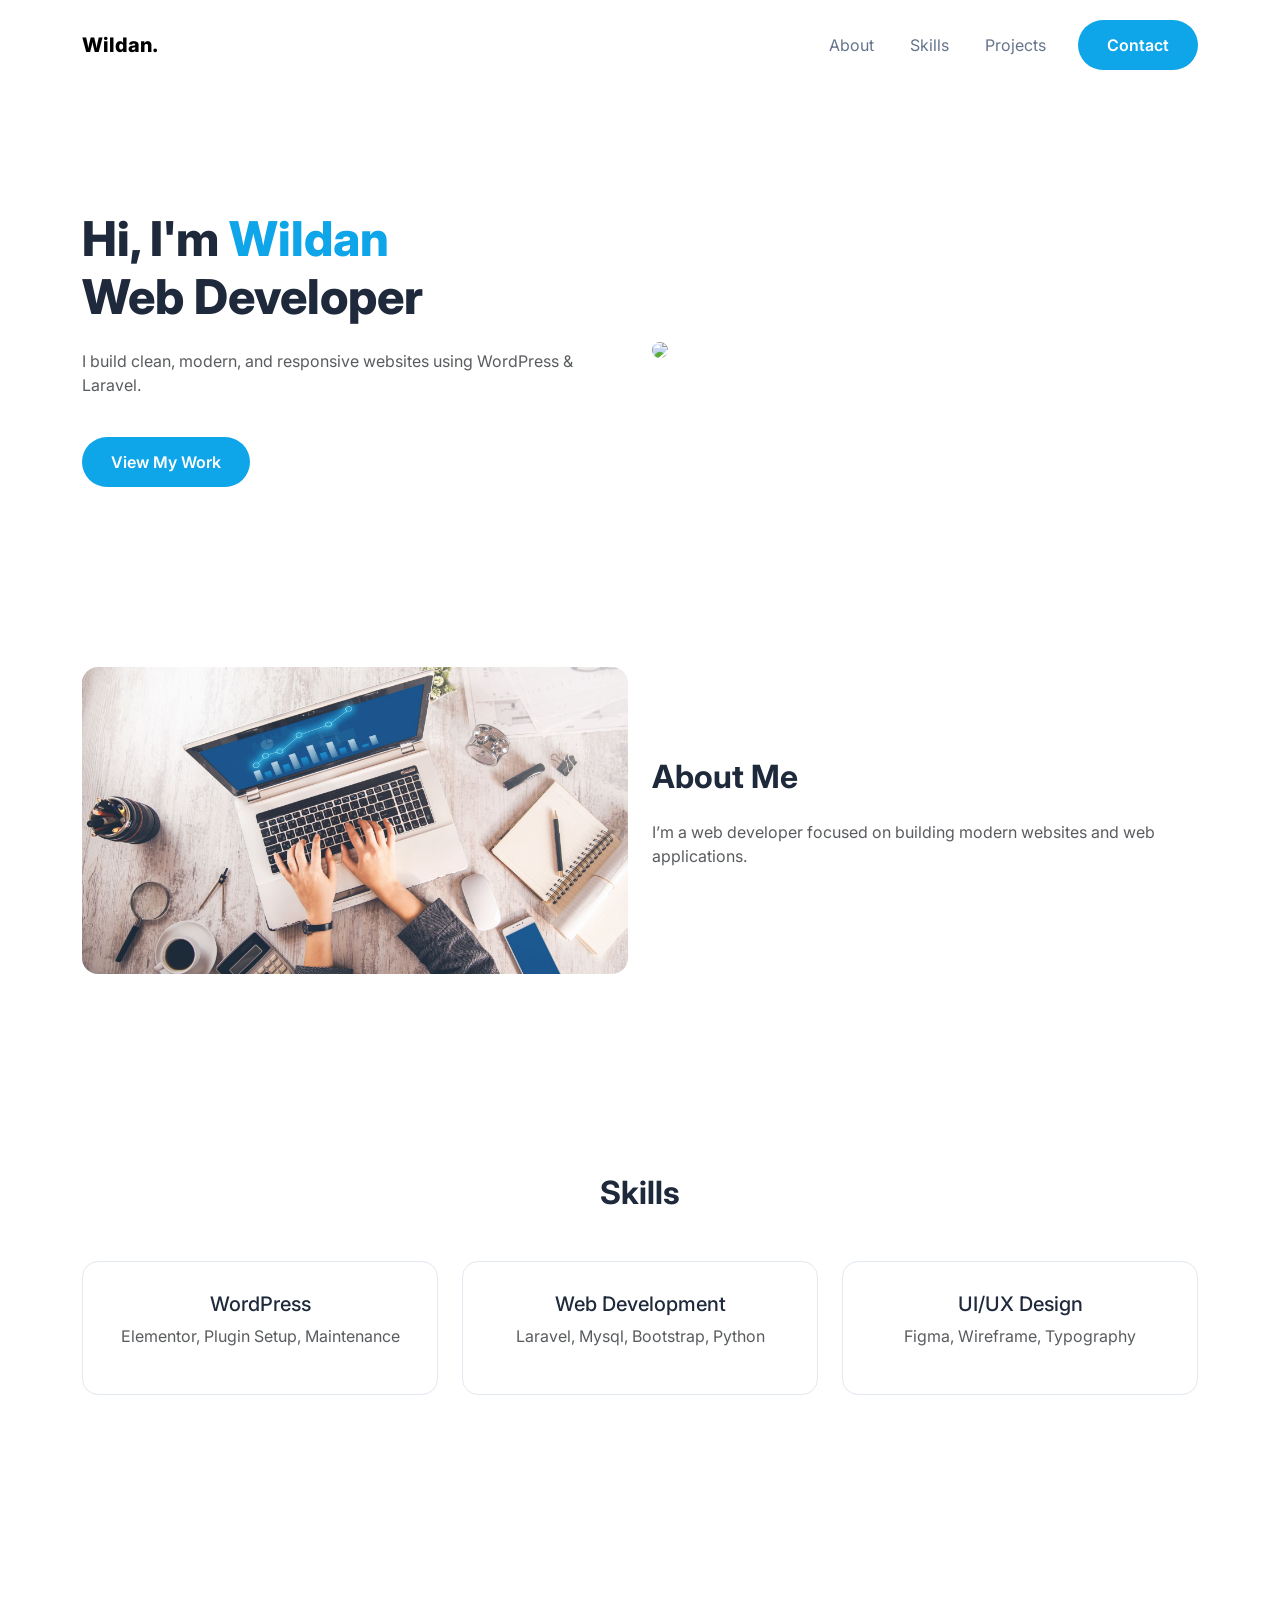
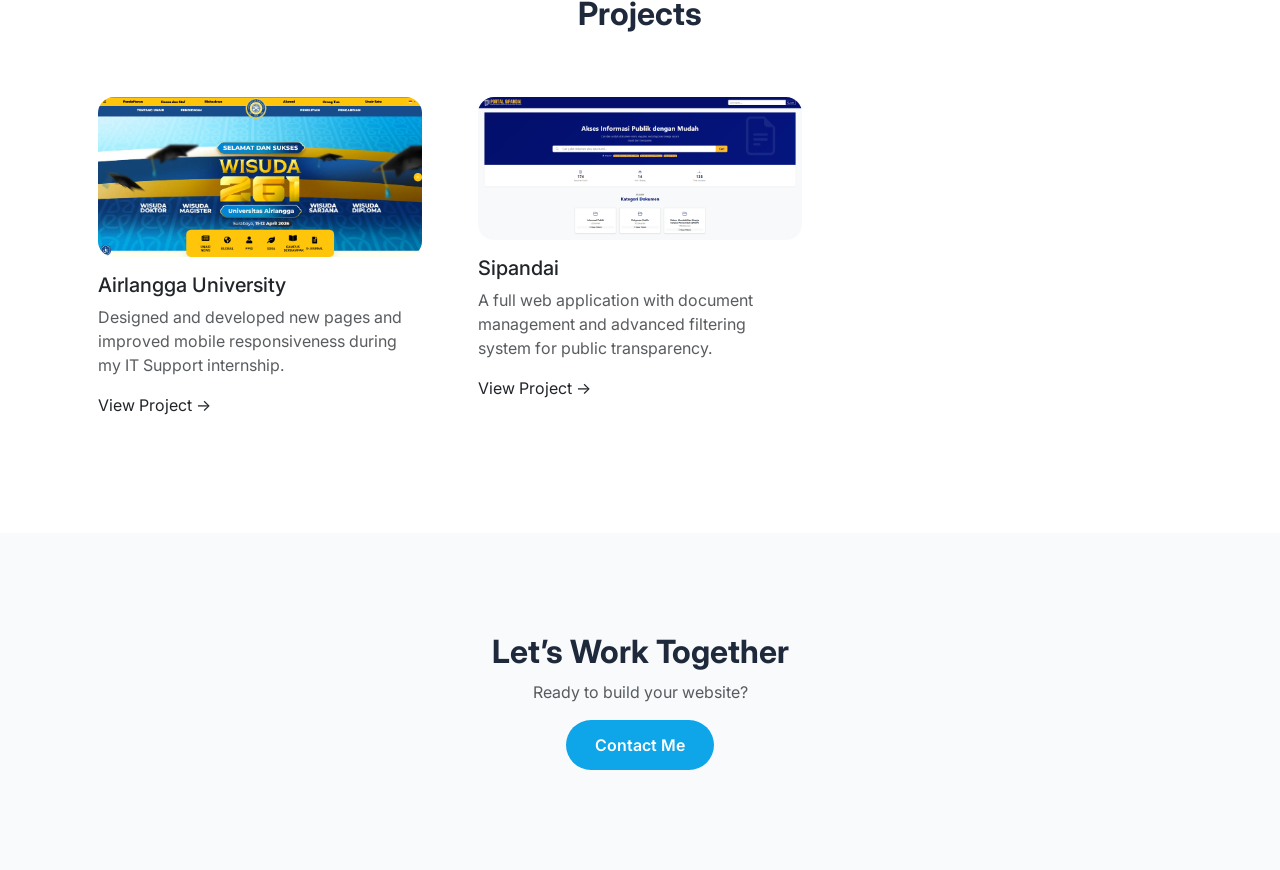
==== index.html @ 6b76c502 "upload folder pertama" ====
<!DOCTYPE html>
<html lang="id">
<head>
<meta charset="UTF-8">
<meta name="viewport" content="width=device-width, initial-scale=1.0">
<title>Wildan Azky | Web Developer</title>

<link href="https://cdn.jsdelivr.net/npm/bootstrap@5.3.0/dist/css/bootstrap.min.css" rel="stylesheet">
<link href="https://fonts.googleapis.com/css2?family=Inter:wght@400;600;800&display=swap" rel="stylesheet">

<!-- CSS -->
<link rel="stylesheet" href="assets/css/style.css">
</head>

<body>

<!-- NAVBAR -->
<nav class="navbar navbar-expand-lg bg-white sticky-top">
<div class="container">
<a class="navbar-brand" href="#">Wildan.</a>

<button class="navbar-toggler" data-bs-toggle="collapse" data-bs-target="#nav">
<span class="navbar-toggler-icon"></span>
</button>

<div class="collapse navbar-collapse" id="nav">
<ul class="navbar-nav ms-auto align-items-lg-center">
<li><a class="nav-link" href="#about">About</a></li>
<li><a class="nav-link" href="#skills">Skills</a></li>
<li><a class="nav-link" href="#projects">Projects</a></li>
<li><a href="#contact" class="btn btn-main ms-lg-4">Contact</a></li>
</ul>
</div>
</div>
</nav>

<!-- HERO -->
<section class="hero">
<div class="container">
<div class="row align-items-center">

<div class="col-lg-6">
<h1>
Hi, I'm <span>Wildan</span><br>
Web Developer
</h1>
<p class="mt-4 text-muted">
I build clean, modern, and responsive websites using WordPress & Laravel.
</p>
<a href="#projects" class="btn btn-main mt-4">View My Work</a>
</div>

<div class="col-lg-6 mt-5 mt-lg-0">
<img src="https://images.unsplash.com/photo-1498050108023-c5249f4df085?w=800" class="img-fluid rounded-4">
</div>

</div>
</div>
</section>

<!-- ABOUT -->
<section id="about" class="section">
<div class="container">
<div class="row align-items-center">

<div class="col-lg-6">
<img src="assets/img/img-aboutme.jpg" class="img-fluid rounded-4">
</div>

<div class="col-lg-6 mt-4 mt-lg-0">
<h2 class="fw-bold mb-4">About Me</h2>
<p class="text-muted">
I’m a web developer focused on building modern websites and web applications.
</p>
</div>

</div>
</div>
</section>

<!-- SKILLS -->
<section id="skills" class="section">
<div class="container text-center">
<h2 class="fw-bold mb-5">Skills</h2>

<div class="row g-4">

<div class="col-md-4">
<div class="skill-box">
<h5>WordPress</h5>
<p class="text-muted">Elementor, Plugin Setup, Maintenance</p>
</div>
</div>

<div class="col-md-4">
<div class="skill-box">
<h5>Web Development</h5>
<p class="text-muted">Laravel, Mysql, Bootstrap, Python</p>
</div>
</div>

<div class="col-md-4">
<div class="skill-box">
<h5>UI/UX Design</h5>
<p class="text-muted">Figma, Wireframe, Typography</p>
</div>
</div>

</div>
</div>
</section>

<!-- PROJECT -->
<section id="projects" class="section">
<div class="container">
<h2 class="fw-bold text-center mb-5">Projects</h2>

<div class="row g-4">

<div class="col-md-6 col-lg-4">
<a href="project-unair.html" class="text-decoration-none text-dark">
<div class="project-card p-3">

<img src="assets/img/unair-thumbnail.png" class="img-fluid">

<h5 class="mt-3">Airlangga University</h5>
<p class="text-muted">Designed and developed new pages and improved mobile responsiveness during my IT Support internship.</p>

<span class="view-project">View Project →</span>

</div>
</a>
</div>


<div class="col-md-6 col-lg-4">
<a href="https://sipandai.devwilz.com/" class="text-decoration-none text-dark">
<div class="project-card p-3">

<img src="assets/img/sipanda-thumbnail.png" class="img-fluid">

<h5 class="mt-3">Sipandai</h5>
<p class="text-muted">A full web application with document management and advanced filtering system for public transparency.</p>

<span class="view-project">View Project →</span>

</div>
</a>
</div>


</section>

<!-- FOOTER -->
<section id="contact" class="footer section text-center">
<div class="container">
<h2 class="fw-bold">Let’s Work Together</h2>
<p class="text-muted">Ready to build your website?</p>
<a href="mailto:wildanazky54@gmail.com?subject=Project Inquiry&body=Hi Wildan, saya tertarik untuk bekerja sama..."
   class="btn btn-main">
   Contact Me
</a>
</div>
</section>

<!-- JS -->
<script src="https://cdn.jsdelivr.net/npm/bootstrap@5.3.0/dist/js/bootstrap.bundle.min.js"></script>
<script src="assets/js/script.js"></script>

</body>
</html>
---- assets/css/style.css ----
body {
    font-family: 'Inter', sans-serif;
    background: #ffffff;
    color: #1e293b;
}

/* NAVBAR */
.navbar {
    padding: 20px 0;
}
.navbar-brand {
    font-weight: 800;
}
.nav-link {
    color: #64748b !important;
    margin-left: 20px;
}
.nav-link:hover {
    color: #0ea5e9 !important;
}

/* HERO */
.hero {
    padding: 120px 0 80px;
}
.hero h1 {
    font-size: 3rem;
    font-weight: 800;
}
.hero span {
    color: #0ea5e9;
}

/* BUTTON */
.btn-main {
    background: #0ea5e9;
    color: #fff;
    border-radius: 50px;
    padding: 12px 28px;
    font-weight: 600;
}
.btn-main:hover {
    background: #0284c7;
}

/* SECTION */
.section {
    padding: 100px 0;
}

/* SKILL */
.skill-box {
    border: 1px solid #e2e8f0;
    border-radius: 16px;
    padding: 30px;
    transition: 0.3s;
}
.skill-box:hover {
    border-color: #0ea5e9;
    transform: translateY(-5px);
}

/* PROJECT */
.project-card img {
    border-radius: 16px;
}
.project-card {
    transition: 0.3s;
}
.project-card:hover {
    transform: translateY(-8px);
}

/* FOOTER */
.footer {
    background: #f8fafc;
}
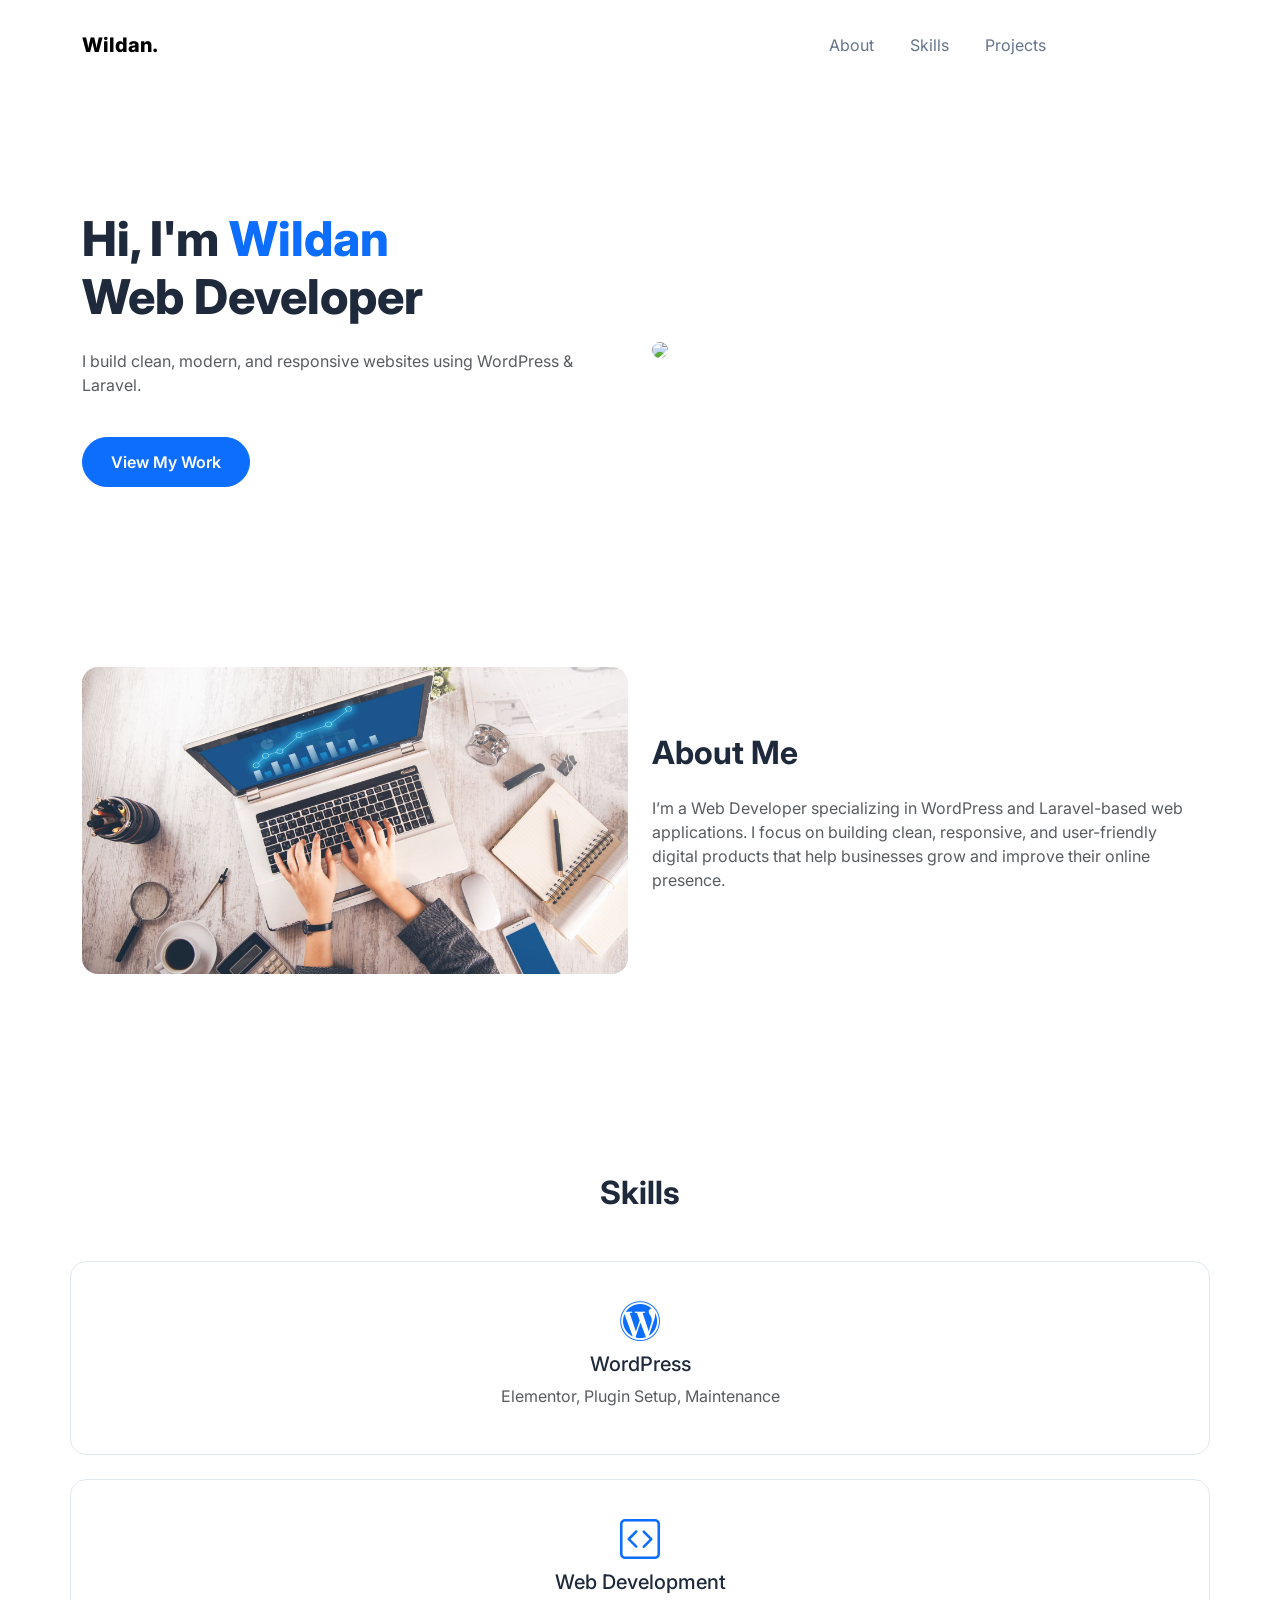
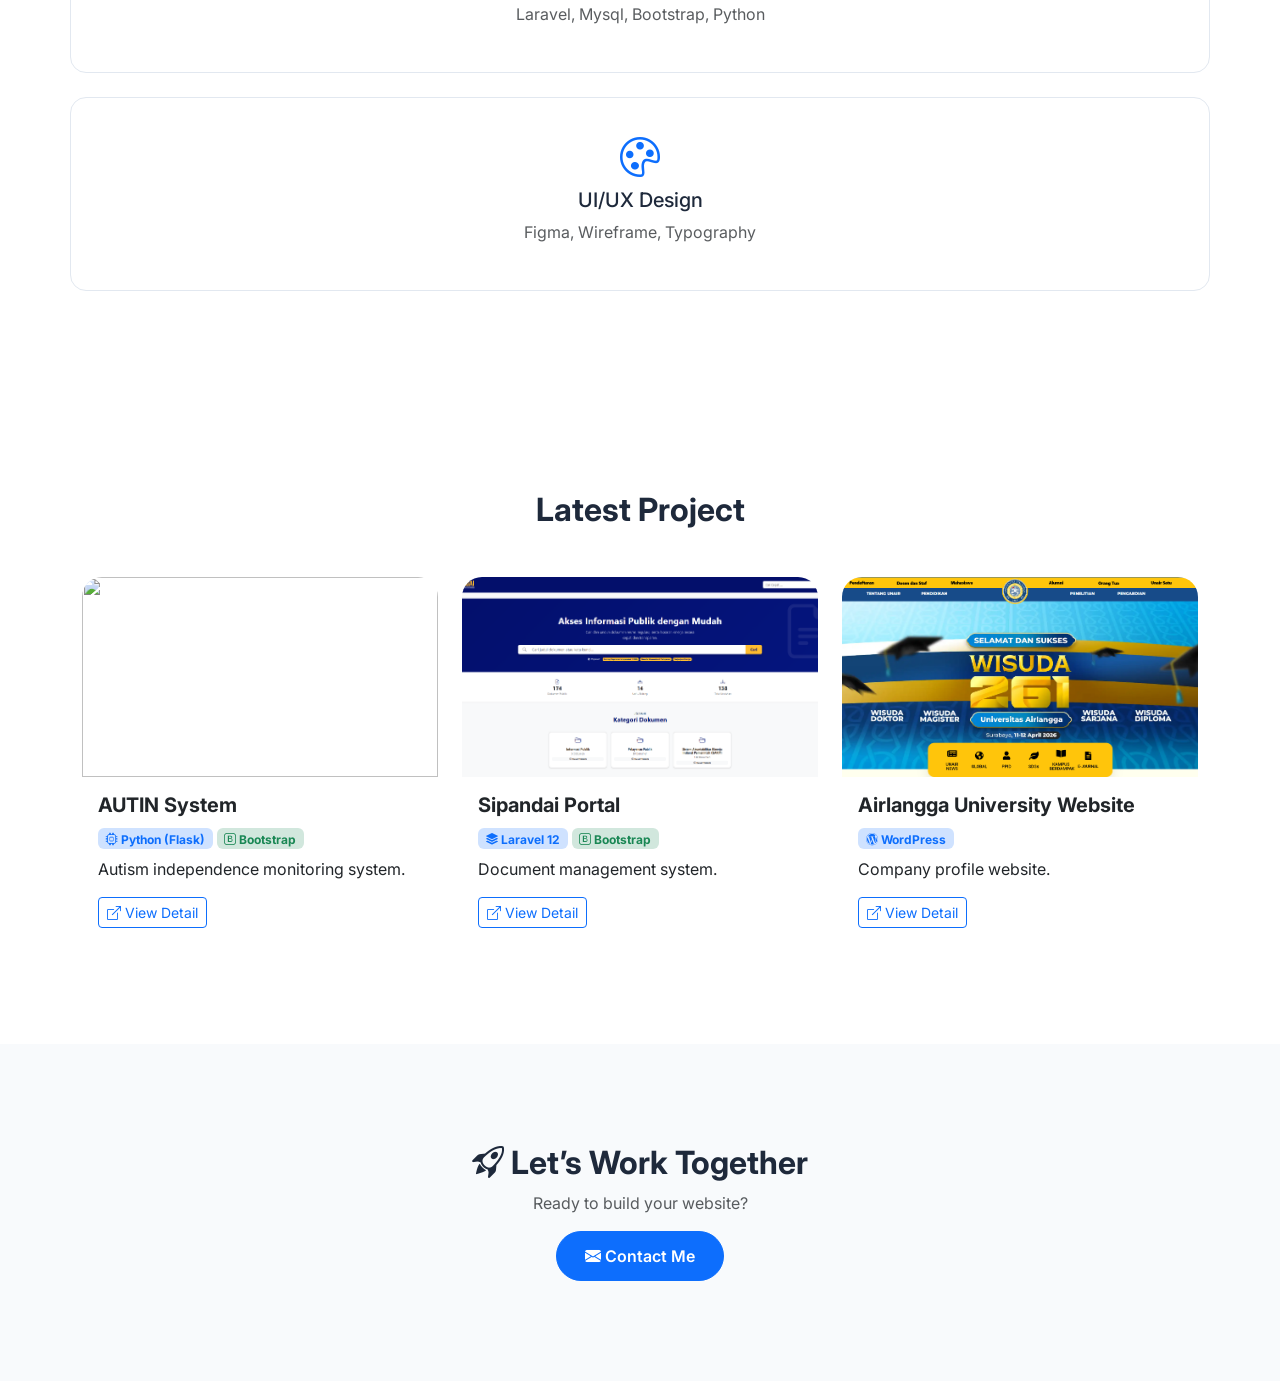
==== commit 0a50710f: "update landing page" ====
--- a/index.html
+++ b/index.html
@@ -3,13 +3,14 @@
 <head>
 <meta charset="UTF-8">
 <meta name="viewport" content="width=device-width, initial-scale=1.0">
-<title>Wildan Azky | Web Developer</title>
+<title>Wildan Portfolio</title>
 
 <link href="https://cdn.jsdelivr.net/npm/bootstrap@5.3.0/dist/css/bootstrap.min.css" rel="stylesheet">
 <link href="https://fonts.googleapis.com/css2?family=Inter:wght@400;600;800&display=swap" rel="stylesheet">
 
 <!-- CSS -->
 <link rel="stylesheet" href="assets/css/style.css">
+<link href="https://cdn.jsdelivr.net/npm/bootstrap-icons@1.11.3/font/bootstrap-icons.css" rel="stylesheet">
 </head>
 
 <body>
@@ -47,7 +48,7 @@
 <p class="mt-4 text-muted">
 I build clean, modern, and responsive websites using WordPress & Laravel.
 </p>
-<a href="#projects" class="btn btn-main mt-4">View My Work</a>
+<a href="#projects" class="btn btn-main mt-4 btn-primary">View My Work</a>
 </div>
 
 <div class="col-lg-6 mt-5 mt-lg-0">
@@ -70,7 +71,8 @@
 <div class="col-lg-6 mt-4 mt-lg-0">
 <h2 class="fw-bold mb-4">About Me</h2>
 <p class="text-muted">
-I’m a web developer focused on building modern websites and web applications.
+
+I’m a Web Developer specializing in WordPress and Laravel-based web applications. I focus on building clean, responsive, and user-friendly digital products that help businesses grow and improve their online presence.
 </p>
 </div>
 
@@ -85,80 +87,120 @@
 
 <div class="row g-4">
 
-<div class="col-md-4">
-<div class="skill-box">
-<h5>WordPress</h5>
-<p class="text-muted">Elementor, Plugin Setup, Maintenance</p>
-</div>
-</div>
-
-<div class="col-md-4">
-<div class="skill-box">
-<h5>Web Development</h5>
-<p class="text-muted">Laravel, Mysql, Bootstrap, Python</p>
-</div>
-</div>
-
-<div class="col-md-4">
-<div class="skill-box">
-<h5>UI/UX Design</h5>
-<p class="text-muted">Figma, Wireframe, Typography</p>
-</div>
-</div>
-
-</div>
-</div>
-</section>
-
-<!-- PROJECT -->
+<div class="skill-box text-center">
+  <i class="bi bi-wordpress fs-1 mb-3 text-primary"></i>
+  <h5>WordPress</h5>
+  <p class="text-muted">Elementor, Plugin Setup, Maintenance</p>
+</div>
+
+<div class="skill-box text-center">
+  <i class="bi bi-code-square fs-1 mb-3 text-primary"></i>
+  <h5>Web Development</h5>
+  <p class="text-muted">Laravel, Mysql, Bootstrap, Python</p>
+</div>
+
+<div class="skill-box text-center">
+  <i class="bi bi-palette fs-1 mb-3 text-primary"></i>
+  <h5>UI/UX Design</h5>
+  <p class="text-muted">Figma, Wireframe, Typography</p>
+</div>
+
+</div>
+</div>
+</section>
+
 <section id="projects" class="section">
-<div class="container">
-<h2 class="fw-bold text-center mb-5">Projects</h2>
-
-<div class="row g-4">
-
-<div class="col-md-6 col-lg-4">
-<a href="project-unair.html" class="text-decoration-none text-dark">
-<div class="project-card p-3">
-
-<img src="assets/img/unair-thumbnail.png" class="img-fluid">
-
-<h5 class="mt-3">Airlangga University</h5>
-<p class="text-muted">Designed and developed new pages and improved mobile responsiveness during my IT Support internship.</p>
-
-<span class="view-project">View Project →</span>
-
-</div>
-</a>
-</div>
-
-
-<div class="col-md-6 col-lg-4">
-<a href="https://sipandai.devwilz.com/" class="text-decoration-none text-dark">
-<div class="project-card p-3">
-
-<img src="assets/img/sipanda-thumbnail.png" class="img-fluid">
-
-<h5 class="mt-3">Sipandai</h5>
-<p class="text-muted">A full web application with document management and advanced filtering system for public transparency.</p>
-
-<span class="view-project">View Project →</span>
-
-</div>
-</a>
-</div>
-
-
+  <div class="container">
+
+    <!-- Title -->
+    <div class="text-center mb-5">
+      <h2 class="fw-bold">Latest Project</h2>
+    </div>
+
+    <!-- Grid -->
+    <div class="row g-4">
+
+      <!-- Project 1 -->
+      <div class="col-md-6 col-lg-4">
+        <div class="card project-card h-100">
+          <img src="assets/img/autin-thumbnail.png" class="project-img w-100">
+          <div class="p-3">
+            <h5 class="fw-bold">AUTIN System</h5>
+            <div class="mb-2">
+            <span class="badge bg-primary-subtle text-primary">
+                 <i class="bi bi-cpu"></i> Python (Flask)
+            </span>
+            <span class="badge bg-success-subtle text-success">
+               <i class="bi bi-bootstrap"></i> Bootstrap
+            </span>
+            </div>
+            <p class="mt-2">Autism independence monitoring system.</p>
+            <a href="Projects/project-autin.html" class="btn btn-outline-primary btn-sm">
+               <i class="bi bi-box-arrow-up-right"></i> View Detail
+            </a>
+          </div>
+        </div>
+      </div>
+
+      <!-- Project 2 -->
+      <div class="col-md-6 col-lg-4">
+        <div class="card project-card h-100">
+          <img src="assets/img/sipanda-thumbnail.png" class="project-img w-100">
+          <div class="p-3">
+            <h5 class="fw-bold">Sipandai Portal</h5>
+
+            <div class="mb-2">
+            <span class="badge bg-primary-subtle text-primary">
+               <i class="bi bi-stack"></i> Laravel 12
+            </span>
+            <span class="badge bg-success-subtle text-success">
+               <i class="bi bi-bootstrap"></i> Bootstrap
+            </span>
+            </div>
+            <p class="mt-2">Document management system.</p>
+            <a href="Projects/project-sipandai.html" class="btn btn-outline-primary btn-sm">
+               <i class="bi bi-box-arrow-up-right"></i> View Detail
+            </a>
+          </div>
+        </div>
+      </div>
+
+      <!-- Project 3 -->
+      <div class="col-md-6 col-lg-4">
+        <div class="card project-card h-100">
+          <img src="assets/img/unair-thumbnail.png" class="project-img w-100">
+          <div class="p-3">
+            <h5 class="fw-bold">Airlangga University Website</h5>
+
+            <span class="badge bg-primary-subtle text-primary">
+               <i class="bi bi-wordpress"></i> WordPress
+            </span>
+            <p class="mt-2">Company profile website.</p>
+            <a href="Projects/project-sipandai.html" class="btn btn-outline-primary btn-sm">
+               <i class="bi bi-box-arrow-up-right"></i> View Detail
+            </a>
+          </div>
+        </div>
+      </div>
+
+    </div>
+  </div>
 </section>
 
 <!-- FOOTER -->
 <section id="contact" class="footer section text-center">
 <div class="container">
-<h2 class="fw-bold">Let’s Work Together</h2>
-<p class="text-muted">Ready to build your website?</p>
-<a href="mailto:wildanazky54@gmail.com?subject=Project Inquiry&body=Hi Wildan, saya tertarik untuk bekerja sama..."
-   class="btn btn-main">
-   Contact Me
+<h2 class="fw-bold">
+  <i class="bi bi-rocket-takeoff"></i> Let’s Work Together
+</h2>
+
+<p class="text-muted">
+ Ready to build your website?
+</p>
+
+<a href="mailto:wildanazky54@gmail.com?subject=Project%20Inquiry"
+   class="btn btn-main btn-primary">
+   <i class="bi bi-envelope-fill"></i> Contact Me
 </a>
 </div>
 </section>
--- a/assets/css/style.css
+++ b/assets/css/style.css
@@ -16,7 +16,7 @@
     margin-left: 20px;
 }
 .nav-link:hover {
-    color: #0ea5e9 !important;
+    color: 	#0d6efd !important;
 }
 
 /* HERO */
@@ -28,12 +28,11 @@
     font-weight: 800;
 }
 .hero span {
-    color: #0ea5e9;
+    color: #0d6efd;
 }
 
 /* BUTTON */
 .btn-main {
-    background: #0ea5e9;
     color: #fff;
     border-radius: 50px;
     padding: 12px 28px;
@@ -61,15 +60,9 @@
 }
 
 /* PROJECT */
-.project-card img {
-    border-radius: 16px;
-}
-.project-card {
-    transition: 0.3s;
-}
-.project-card:hover {
-    transform: translateY(-8px);
-}
+.project-card { border-radius: 20px; overflow: hidden; transition: all 0.3s ease; border: none; }
+.project-card:hover { transform: translateY(-10px); box-shadow: 0 20px 40px rgba(0,0,0,0.1); }
+.project-img { height: 200px; object-fit: cover; }
 
 /* FOOTER */
 .footer {
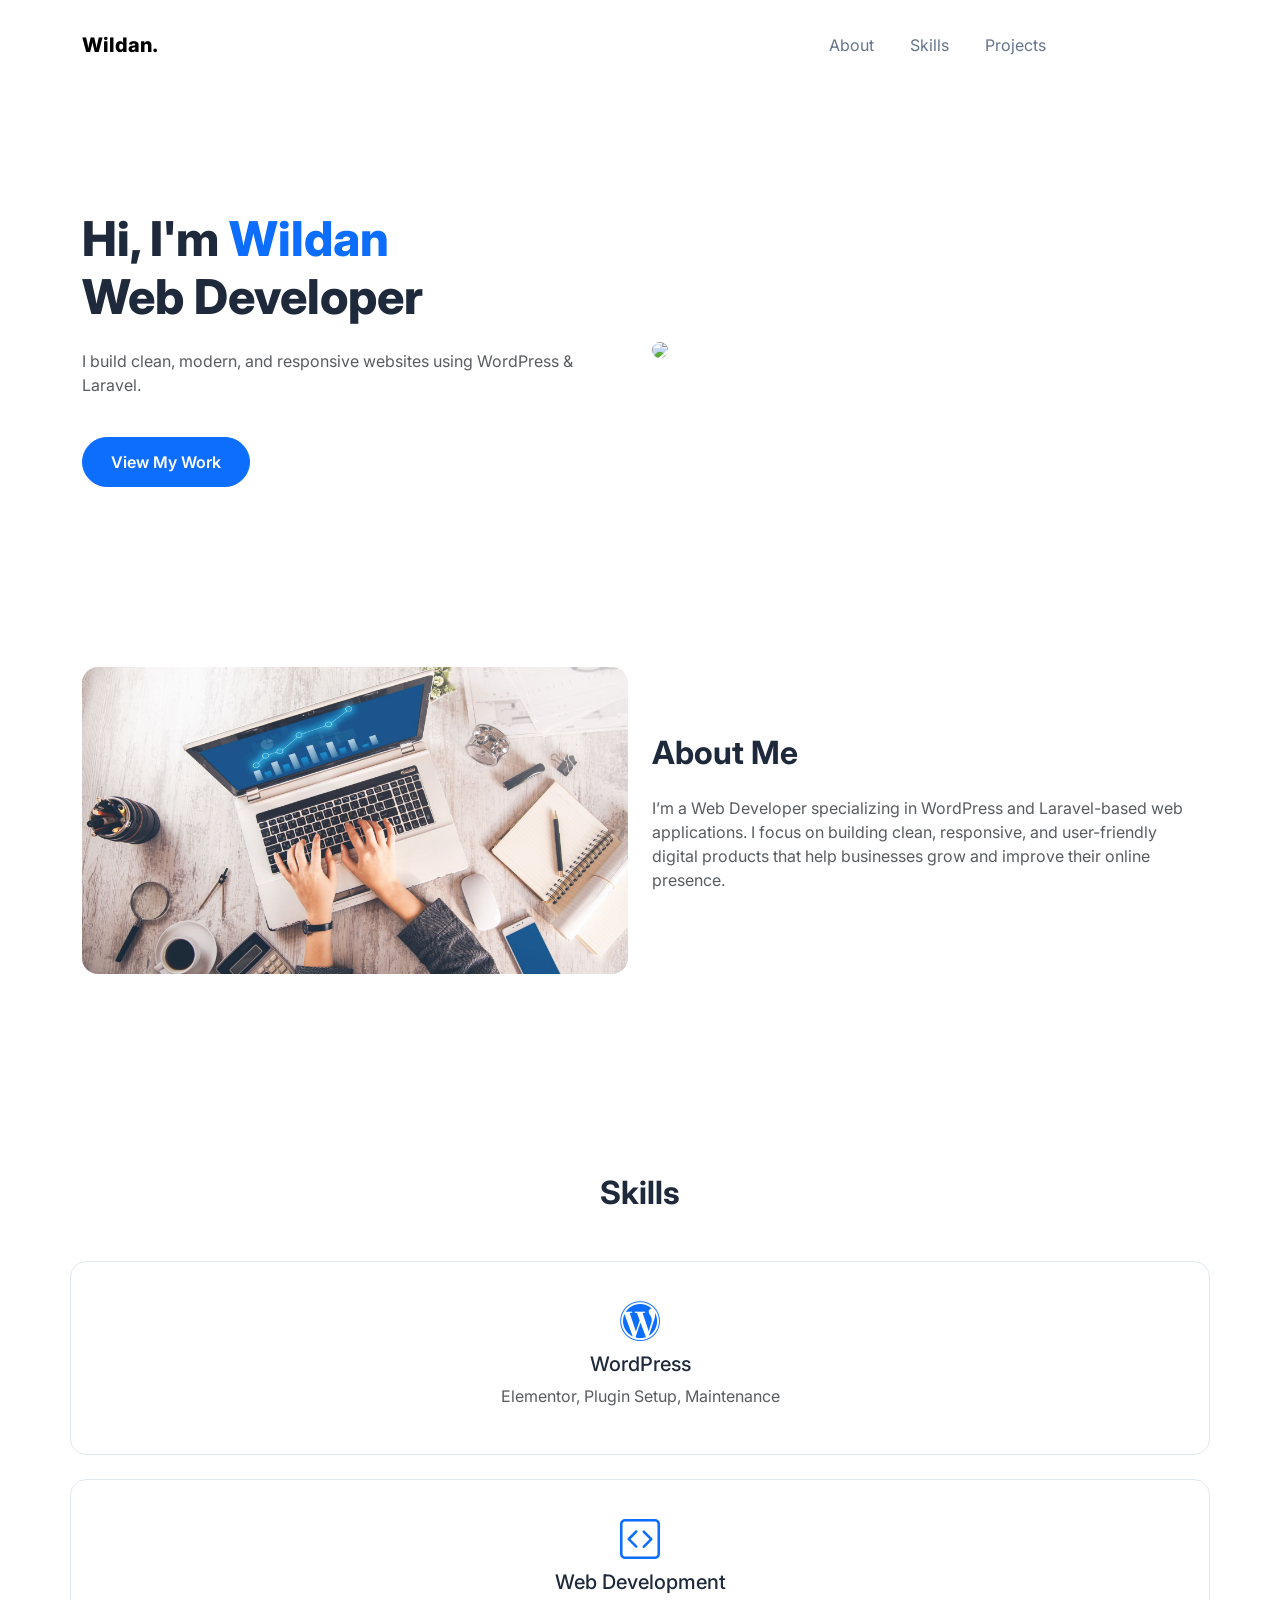
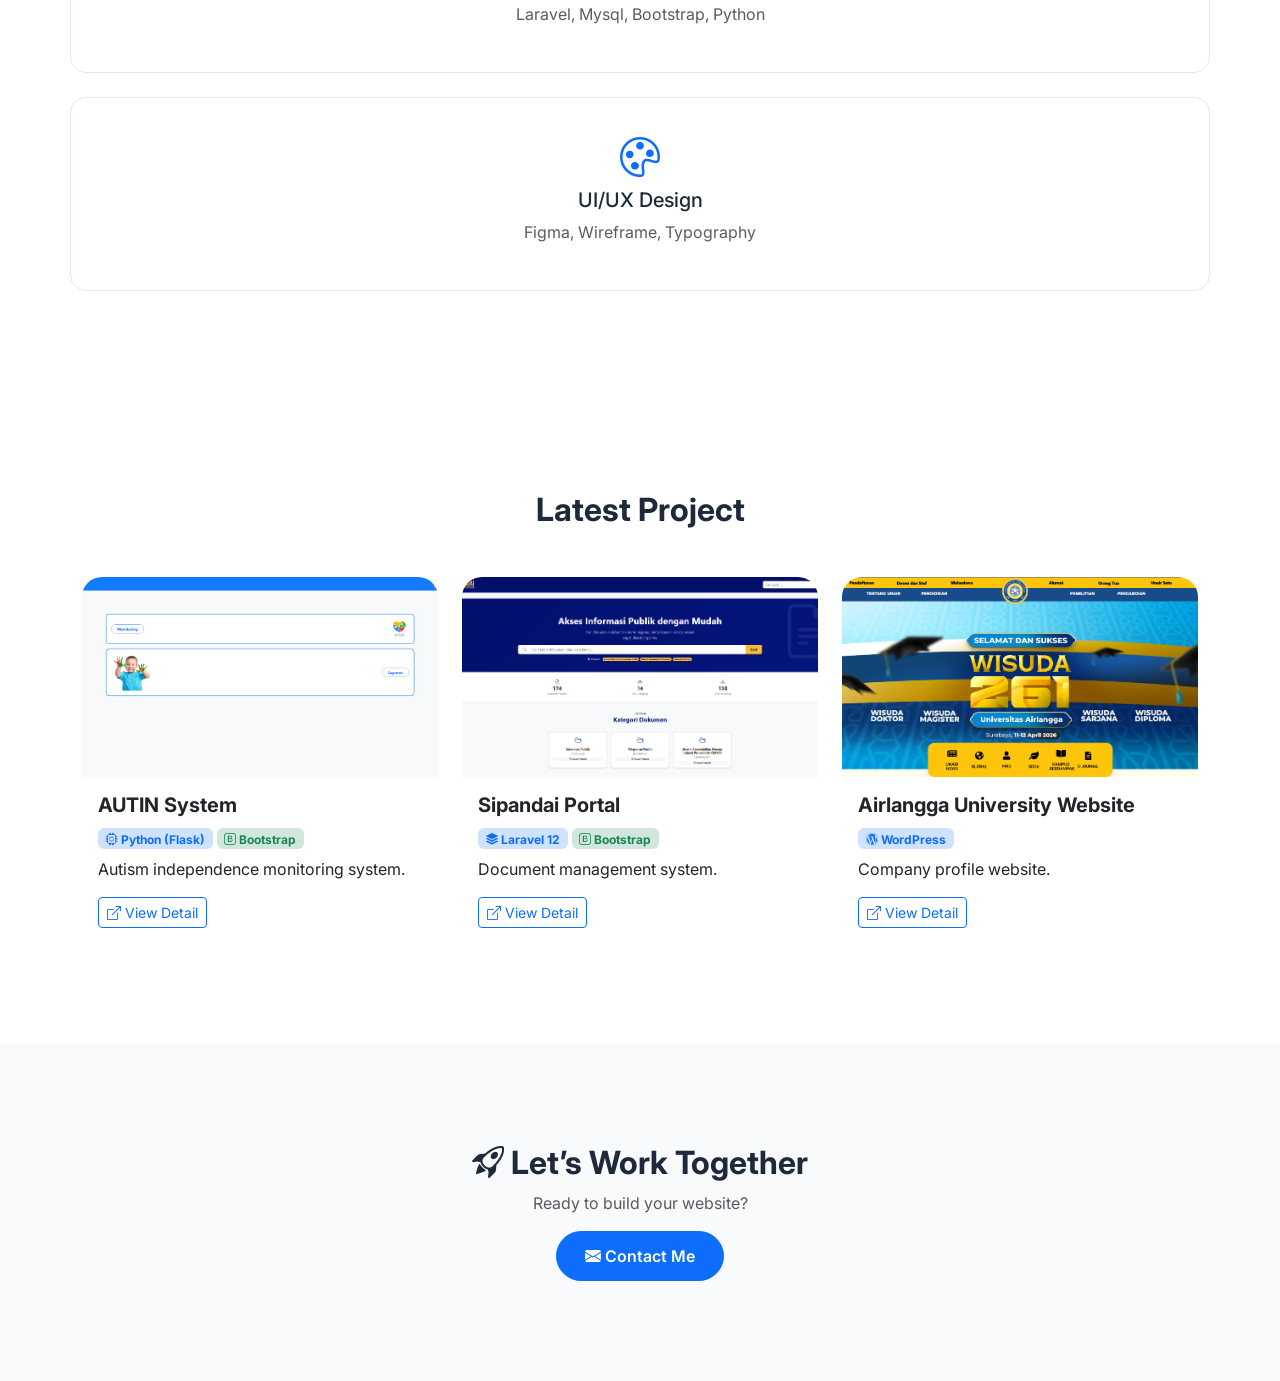
==== commit 64116ebd: "penambahan screenshot project" ====
--- a/index.html
+++ b/index.html
@@ -9,7 +9,7 @@
 <link href="https://fonts.googleapis.com/css2?family=Inter:wght@400;600;800&display=swap" rel="stylesheet">
 
 <!-- CSS -->
-<link rel="stylesheet" href="assets/css/style.css">
+<link rel="stylesheet" href="assets/css/style-landing-page.css">
 <link href="https://cdn.jsdelivr.net/npm/bootstrap-icons@1.11.3/font/bootstrap-icons.css" rel="stylesheet">
 </head>
 
@@ -176,7 +176,7 @@
                <i class="bi bi-wordpress"></i> WordPress
             </span>
             <p class="mt-2">Company profile website.</p>
-            <a href="Projects/project-sipandai.html" class="btn btn-outline-primary btn-sm">
+            <a href="Projects/project-unair.html" class="btn btn-outline-primary btn-sm">
                <i class="bi bi-box-arrow-up-right"></i> View Detail
             </a>
           </div>
--- a/assets/css/style-landing-page.css
+++ b/assets/css/style-landing-page.css
@@ -0,0 +1,70 @@
+body {
+    font-family: 'Inter', sans-serif;
+    background: #ffffff;
+    color: #1e293b;
+}
+
+/* NAVBAR */
+.navbar {
+    padding: 20px 0;
+}
+.navbar-brand {
+    font-weight: 800;
+}
+.nav-link {
+    color: #64748b !important;
+    margin-left: 20px;
+}
+.nav-link:hover {
+    color: 	#0d6efd !important;
+}
+
+/* HERO */
+.hero {
+    padding: 120px 0 80px;
+}
+.hero h1 {
+    font-size: 3rem;
+    font-weight: 800;
+}
+.hero span {
+    color: #0d6efd;
+}
+
+/* BUTTON */
+.btn-main {
+    color: #fff;
+    border-radius: 50px;
+    padding: 12px 28px;
+    font-weight: 600;
+}
+.btn-main:hover {
+    background: #0284c7;
+}
+
+/* SECTION */
+.section {
+    padding: 100px 0;
+}
+
+/* SKILL */
+.skill-box {
+    border: 1px solid #e2e8f0;
+    border-radius: 16px;
+    padding: 30px;
+    transition: 0.3s;
+}
+.skill-box:hover {
+    border-color: #0ea5e9;
+    transform: translateY(-5px);
+}
+
+/* PROJECT */
+.project-card { border-radius: 20px; overflow: hidden; transition: all 0.3s ease; border: none; }
+.project-card:hover { transform: translateY(-10px); box-shadow: 0 20px 40px rgba(0,0,0,0.1); }
+.project-img { height: 200px; object-fit: cover; }
+
+/* FOOTER */
+.footer {
+    background: #f8fafc;
+}
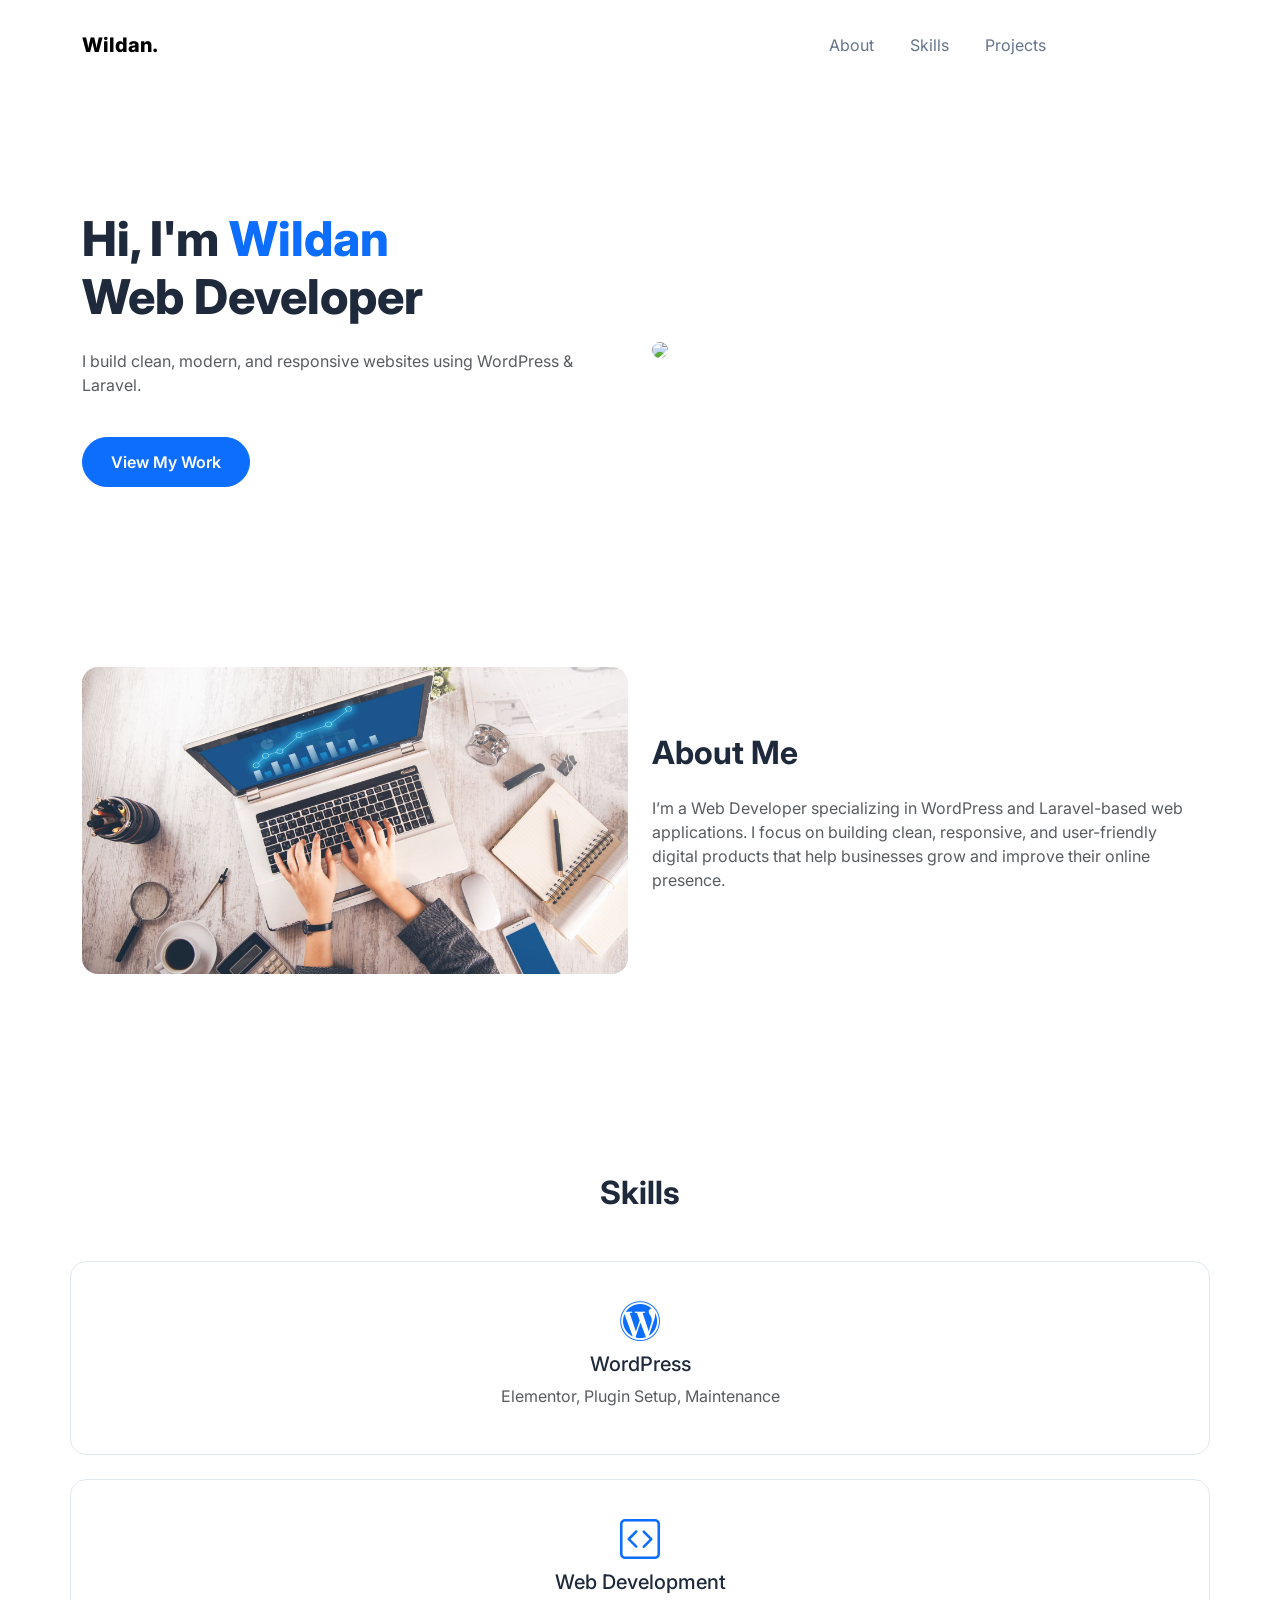
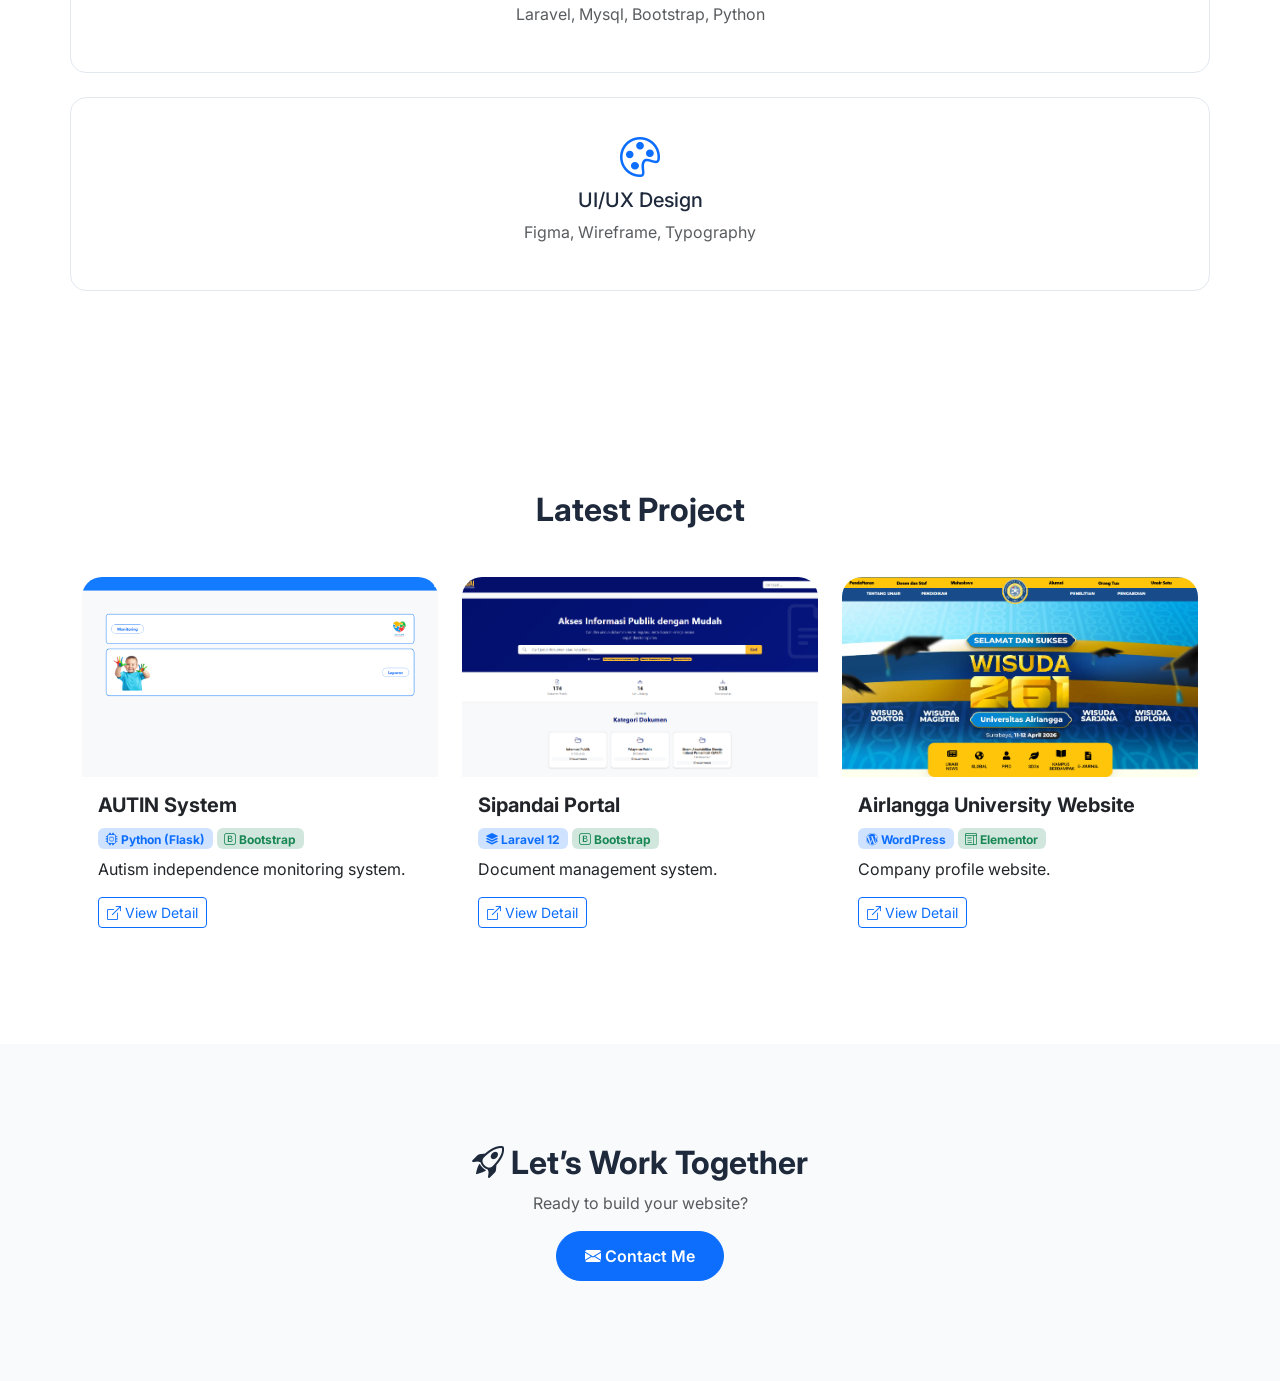
==== commit d2dda2a3: "add button website" ====
--- a/index.html
+++ b/index.html
@@ -175,6 +175,9 @@
             <span class="badge bg-primary-subtle text-primary">
                <i class="bi bi-wordpress"></i> WordPress
             </span>
+            <span class="badge bg-success-subtle text-success">
+              <i class="bi bi-layout-text-window"></i> Elementor
+            </span>
             <p class="mt-2">Company profile website.</p>
             <a href="Projects/project-unair.html" class="btn btn-outline-primary btn-sm">
                <i class="bi bi-box-arrow-up-right"></i> View Detail
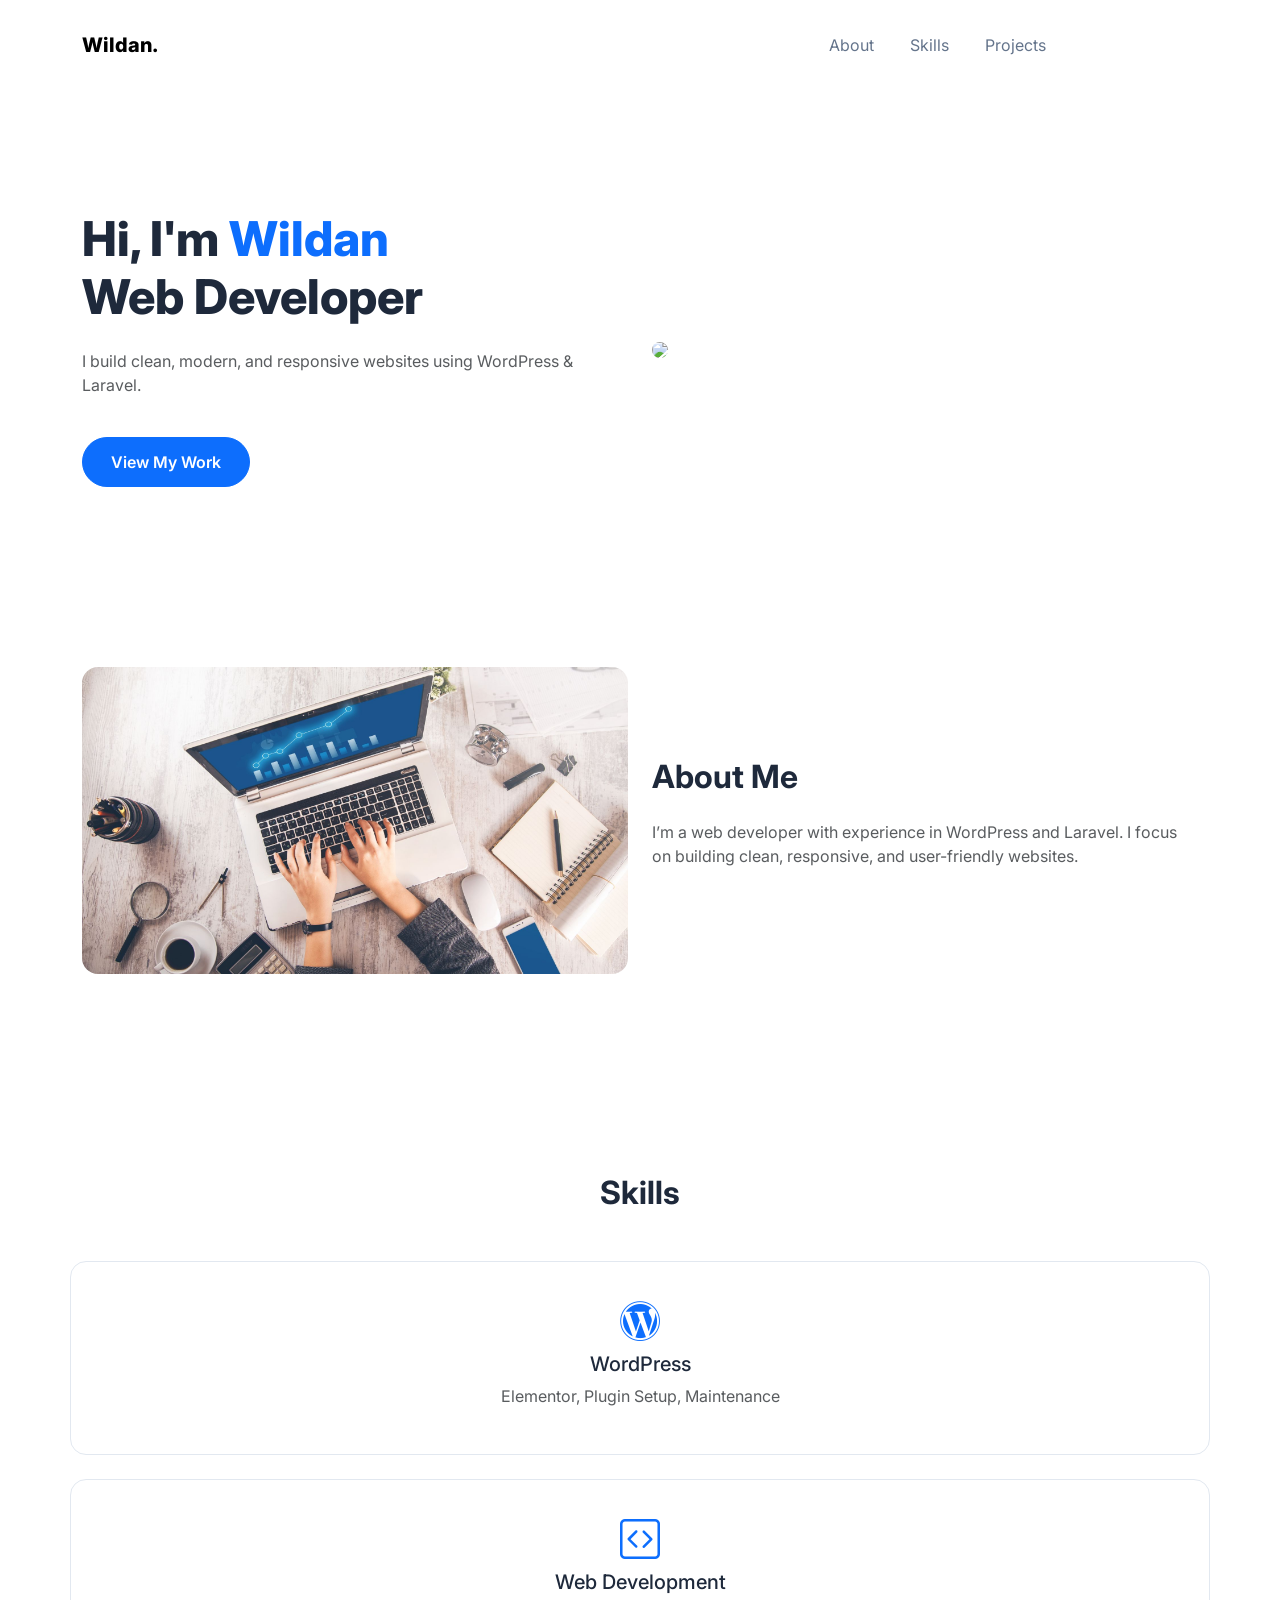
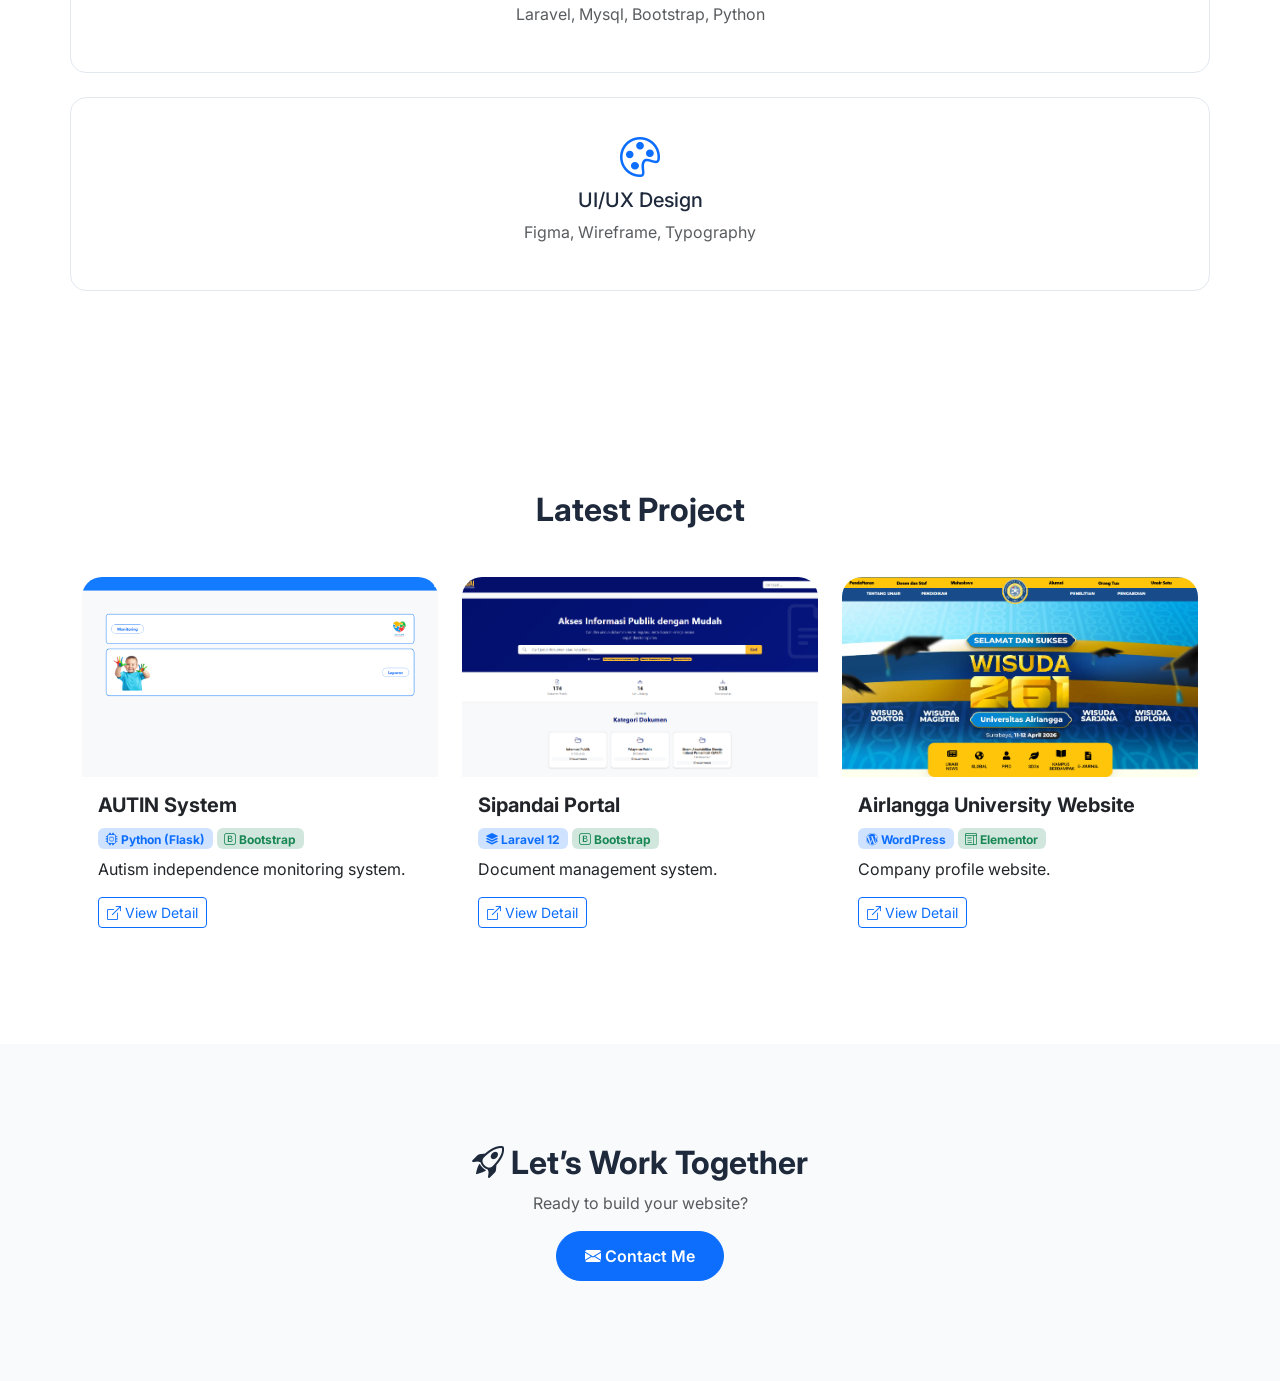
==== commit 873bd5a7: "update about me" ====
--- a/index.html
+++ b/index.html
@@ -72,7 +72,7 @@
 <h2 class="fw-bold mb-4">About Me</h2>
 <p class="text-muted">
 
-I’m a Web Developer specializing in WordPress and Laravel-based web applications. I focus on building clean, responsive, and user-friendly digital products that help businesses grow and improve their online presence.
+I’m a web developer with experience in WordPress and Laravel. I focus on building clean, responsive, and user-friendly websites.
 </p>
 </div>
 
